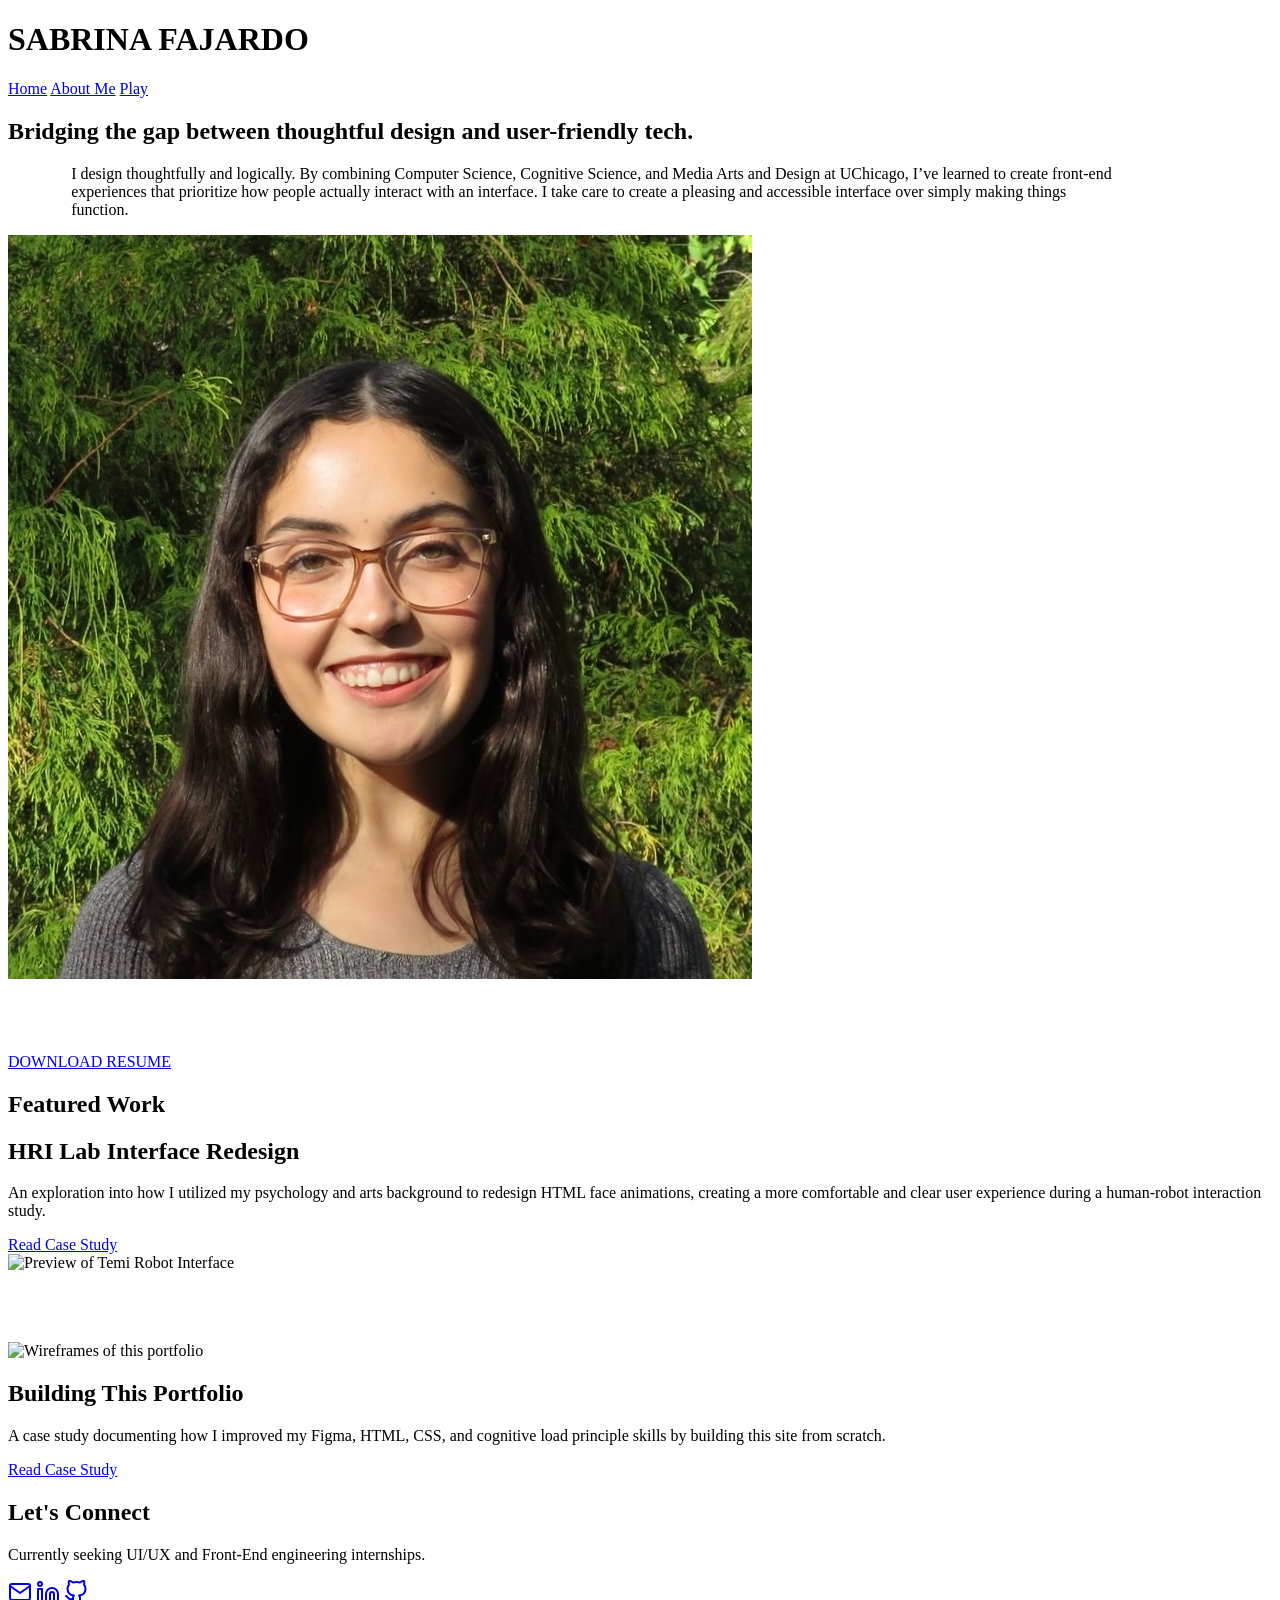
==== index.html @ ce82d515 "New headshot added" ====
<!DOCTYPE html>
<html lang="en">
<head>
    <meta charset="UTF-8">
    <meta name="viewport" content="width=device-width, initial-scale=1.0">
    <title>Sabrina Fajardo | Home</title>
    <link rel="icon" type="image/png" href="Favicon.png">

    <link rel="stylesheet" href="style.css">
    <link rel="preconnect" href="https://fonts.googleapis.com">
    <link rel="preconnect" href="https://fonts.gstatic.com" crossorigin>
    <link href="https://fonts.googleapis.com/css2?family=Buenard:wght@400..700&display=swap" rel="stylesheet">
</head>

<body>
    <header>
        <h1>SABRINA FAJARDO</h1>        
        <div class="button-container">
            <a href="index.html" class="btn primary">Home</a>
            <a href="about.html" class="btn primary">About Me</a>
            <a href="play.html" class="btn primary">Play</a>
        </div>
        <h2>Bridging the gap between thoughtful design and user-friendly tech.</h2>
    </header>
    
    <main>
        <div class="split-layout" style="margin-top: 0px; margin-bottom: 70px;">
            <div class="text-box" style="padding-right: 12%; padding-left: 5%;">
                <p>I design thoughtfully and logically. By combining Computer Science, Cognitive Science, and Media Arts and Design at UChicago, I’ve learned to create front-end experiences that prioritize how people actually interact with an interface. I take care to create a pleasing and accessible interface over simply making things function.</p>
            </div>
            
            <div class="photo-box photo-small">
                <img src="HSCrop.jpg" alt="Personal Headshot">
            </div>
        </div>

        <div class="divider-container">
            <div class="line"></div>
            <a href="UChicago-Resume.pdf" download="Sabrina_Fajardo_Resume.pdf" class="btn secondary">DOWNLOAD RESUME</a>
            <div class="line"></div>
        </div>

        <header> <h2> Featured Work</h2></header>
        <div class="split-layout hidden-right" style="margin-top: 0px; margin-bottom: 70px;">
            <div class="text-box">
                <h2>HRI Lab Interface Redesign</h2>
                <p>An exploration into how I utilized my psychology and arts background to redesign HTML face animations, creating a more comfortable and clear user experience during a human-robot interaction study.</p>
                <a href="temi.html" class="btn primary">Read Case Study</a>
            </div>
            
            <div class="photo-box">
                <img src="TemiGoalsAfter.png" alt="Preview of Temi Robot Interface">
            </div>
        </div>

        <div class="split-layout hidden-left">
            <div class="photo-box">
                <img src="Wireframe.png" alt="Wireframes of this portfolio">
            </div>
            
            <div class="text-box">
                <h2>Building This Portfolio</h2>
                <p>A case study documenting how I improved my Figma, HTML, CSS, and cognitive load principle skills by building this site from scratch.</p>
                <a href="website.html" class="btn primary">Read Case Study</a>
            </div>
        </div>
    </main>

<footer id="contact">
    <div class="footer-text">
        <h2>Let's Connect</h2>
        <p>Currently seeking UI/UX and Front-End engineering internships.</p>
    </div>
    
    <div class="social-links">
        <a href="mailto:sfajardo@uchicago.edu" class="icon-circle" aria-label="Email">
            <svg width="24" height="24" viewBox="0 0 24 24" fill="none" stroke="currentColor" stroke-width="2" stroke-linecap="round" stroke-linejoin="round">
                <path d="M4 4h16c1.1 0 2 .9 2 2v12c0 1.1-.9 2-2 2H4c-1.1 0-2-.9-2-2V6c0-1.1.9-2 2-2z"></path>
                <polyline points="22,6 12,13 2,6"></polyline>
            </svg>
        </a>
        <a href="https://www.linkedin.com/in/sabrina-fajardo-110404325/" target="_blank" class="icon-circle" aria-label="LinkedIn">
            <svg width="24" height="24" viewBox="0 0 24 24" fill="none" stroke="currentColor" stroke-width="2" stroke-linecap="round" stroke-linejoin="round">
                <path d="M16 8a6 6 0 0 1 6 6v7h-4v-7a2 2 0 0 0-2-2 2 2 0 0 0-2 2v7h-4v-7a6 6 0 0 1 6-6z"></path>
                <rect x="2" y="9" width="4" height="12"></rect>
                <circle cx="4" cy="4" r="2"></circle>
            </svg>
        </a>
        <a href="https://github.com/SabrinaFajardo" target="_blank" class="icon-circle" aria-label="GitHub">
            <svg width="24" height="24" viewBox="0 0 24 24" fill="none" stroke="currentColor" stroke-width="2" stroke-linecap="round" stroke-linejoin="round">
                <path d="M9 19c-5 1.5-5-2.5-7-3m14 6v-3.87a3.37 3.37 0 0 0-.94-2.61c3.14-.35 6.44-1.54 6.44-7A5.44 5.44 0 0 0 20 4.77 5.07 5.07 0 0 0 19.91 1S18.73.65 16 2.48a13.38 13.38 0 0 0-7 0C6.27.65 5.09 1 5.09 1A5.07 5.07 0 0 0 5 4.77a5.44 5.44 0 0 0-1.5 3.78c0 5.42 3.3 6.61 6.44 7A3.37 3.37 0 0 0 9 18.13V22"></path>
            </svg>
        </a>
    </div>
</footer>

<script>
  const observerOptions = {
    threshold: 0.3 
  };

  const observer = new IntersectionObserver((entries) => {
    entries.forEach((entry) => {
      if (entry.isIntersecting) {
        entry.target.classList.add('show-scroll');
      }
    });
  }, observerOptions);

  const hiddenElements = document.querySelectorAll('.hidden-right, .hidden-left');
  hiddenElements.forEach((el) => observer.observe(el));
</script>

</body>
</html>
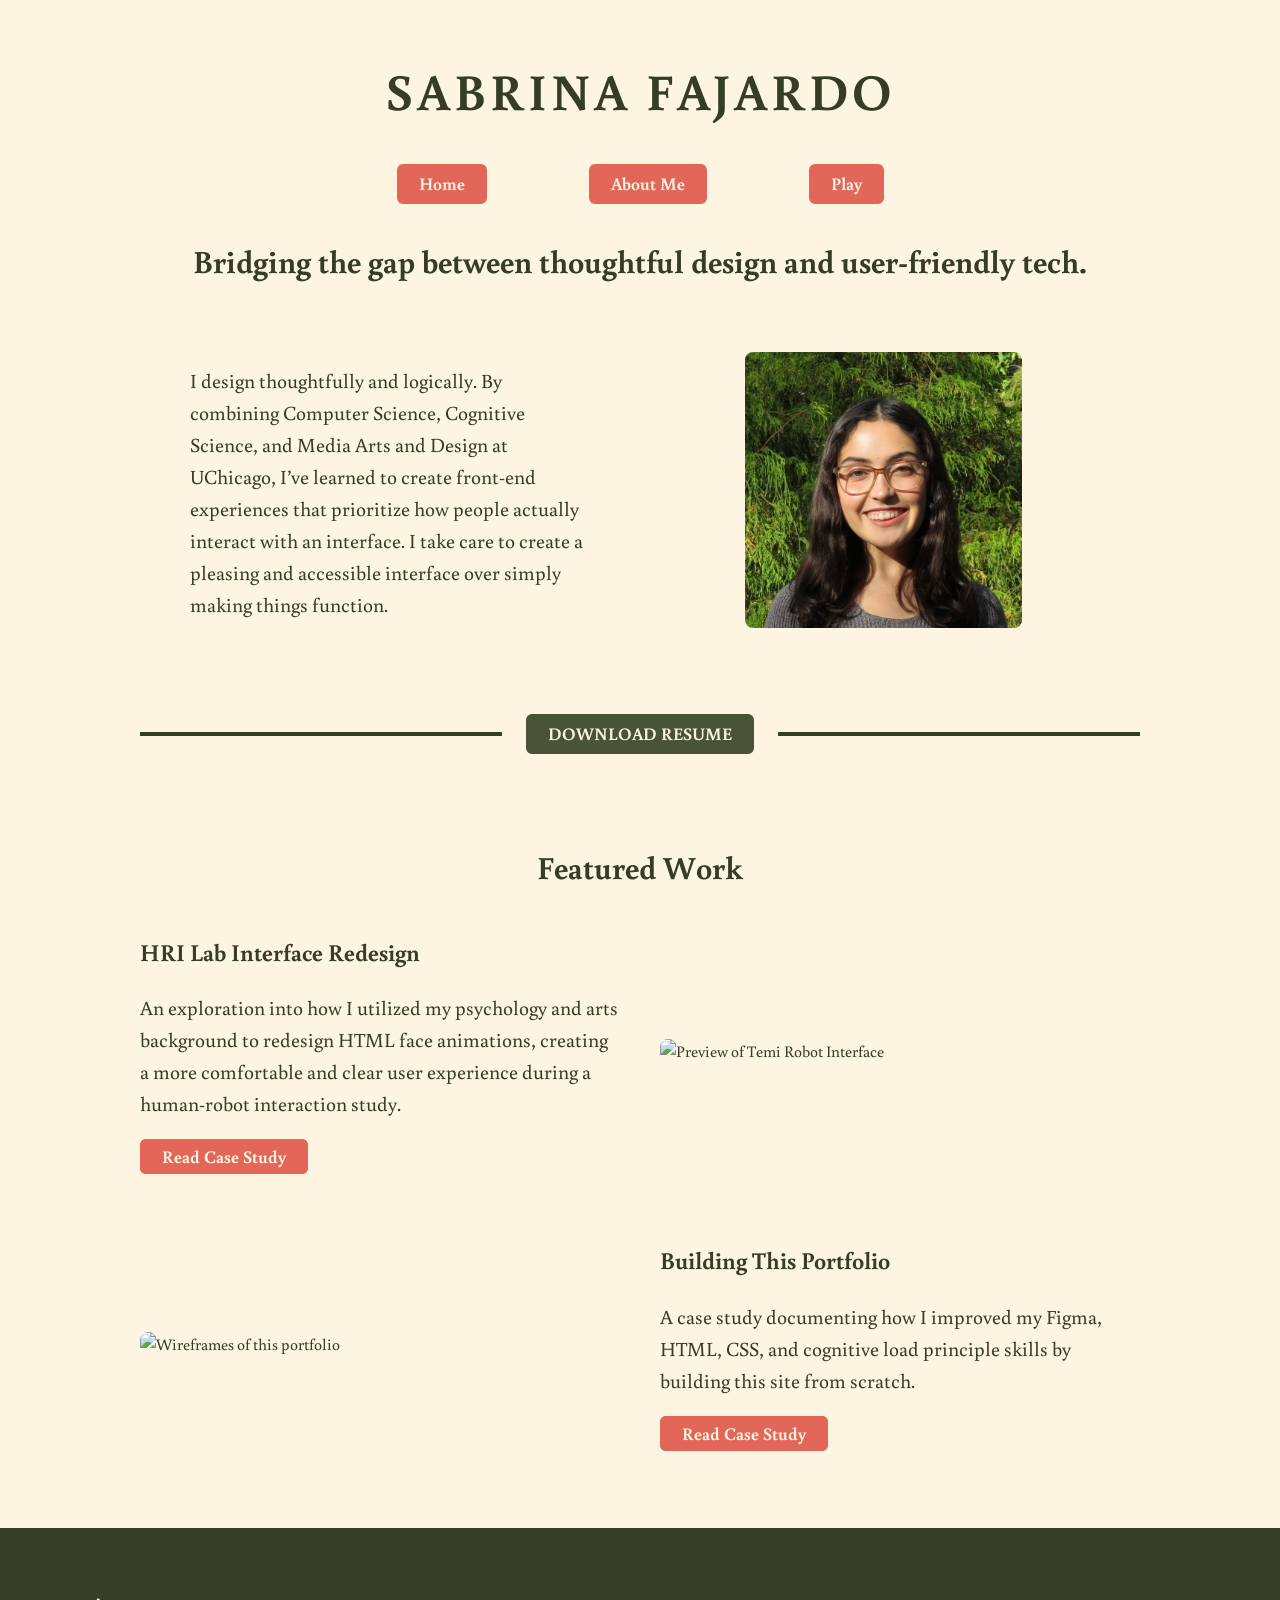
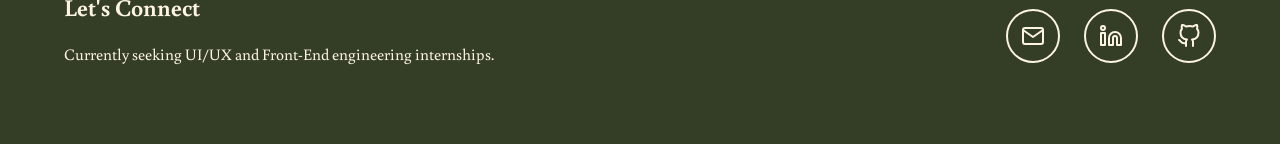
==== commit f0da5c33: "Modified resume" ====
--- a/index.html
+++ b/index.html
@@ -36,7 +36,7 @@
 
         <div class="divider-container">
             <div class="line"></div>
-            <a href="UChicago-Resume.pdf" download="Sabrina_Fajardo_Resume.pdf" class="btn secondary">DOWNLOAD RESUME</a>
+            <a href="Sabrina-Fajardo-Resume.pdf" download="Sabrina_Fajardo_Resume.pdf" class="btn secondary">DOWNLOAD RESUME</a>
             <div class="line"></div>
         </div>
 
--- a/style.css
+++ b/style.css
@@ -0,0 +1,258 @@
+:root {
+    --beige-color: #fdf4e2;
+    --orange-color: #DA661A;
+    --pink-color: #e26759;
+    --green-color: #343d25;
+    --light-green-color: #485435;
+    --brown-color: #69330f;
+    --heading-font: 'Buenard', serif;
+}
+
+    body {
+        font-family: -apple-system, var(--heading-font), "Segoe UI", Roboto, 
+        Helvetica, Arial, sans-serif;
+        line-height: 1.6;
+        margin: 0;
+        padding: 0;
+        color: var(--green-color);
+        background-color: var(--beige-color);
+
+    }
+
+    header {
+        padding: 1rem 5%;
+        text-align: center;
+        color: var(--green-color);
+        h1 {
+            letter-spacing: 4px;
+            font-size: 3.2rem;
+            margin-bottom: 0;
+        }
+        h2 {
+            font-size: 2rem;
+            padding: 0.5rem 5%;
+            margin-top: 1.5rem;
+            margin-bottom: 1rem;
+            /*font-weight: normal;*/
+        }
+        h3 {
+            text-align: left;
+        }
+    }
+
+    main {
+        max-width: 1000px;
+        margin: 1rem auto;
+        padding: 0 20px;
+        p {
+            font-size: 1.25rem
+        }
+    }
+
+    section {
+        margin-bottom: 3rem;
+    }
+
+    h1, h2, h3 {
+        color: var(--green-color);
+    }
+
+    .accent {
+        color: var(--brown-color); 
+    }
+
+.button-container {
+    display: flex;
+    justify-content: center; 
+    gap: 102px; 
+    margin-top: 32px; 
+}
+
+.btn {
+    padding: 4px 20px;
+    text-decoration: none;
+    font-weight: bold;
+    font-size: 1.1rem;
+    border-radius: 6px; 
+}
+
+.btn.primary {
+    background-color: var(--pink-color);
+    color: var(--beige-color); 
+    border: 2px solid var(--pink-color);
+}
+
+.btn.secondary {
+    background-color: var(--light-green-color);
+    color: var(--beige-color); 
+    border: 2px solid var(--light-green-color);
+}
+
+.icon-circle {
+    display: flex;
+    align-items: center;
+    justify-content: center;
+    width: 50px;
+    height: 50px;
+    border-radius: 50%; 
+    border: 2px solid var(--beige-color);
+    color: var(--beige-color);
+    transition: all 0.3s ease; 
+}
+
+.icon-circle:hover {
+    background-color: var(--beige-color);
+    color: var(--green-color);
+    transform: translateY(-3px); 
+}
+
+.split-layout {
+    display: flex;
+    align-items: center; 
+    justify-content: space-between;
+    gap: 40px; 
+    margin: 30px 0;
+    width: 100%;
+}
+
+.text-box {
+    flex: 1;
+    margin: 0;
+}
+
+.photo-box {
+    flex: 1;
+    margin: 0;
+}
+
+.text-box h2 {
+    margin-top: 0; 
+    margin-bottom: 0;
+}
+
+.text-box p {
+    margin-bottom: 24px;
+    line-height: 1.6;
+}
+
+.photo-box img {
+    max-width: 100%;
+    height: auto;
+    border-radius: 8px; 
+}
+
+.photo-small img {
+    max-width: 70%; 
+}
+
+@media (max-width: 768px) {
+    .split-layout {
+        flex-direction: column; 
+    }
+}
+
+.divider-container {
+    display: flex;
+    align-items: center;
+    gap: 24px;
+    margin: 40px 0; 
+    width: 100%;
+}
+
+.line {
+    flex: 1; 
+    height: 4px;
+    background-color: var(--green-color); 
+}
+
+footer {
+    display: flex;
+    justify-content: space-between; 
+    align-items: center; 
+    padding: 60px 5%;
+    margin-top: 80px;
+    background-color: var(--green-color); 
+    color: var(--beige-color); 
+    text-align: left; 
+}
+
+footer h2 {
+    color: var(--beige-color);
+    margin-bottom: 8px;
+    margin-top: 0;
+}
+
+.social-links {
+    display: flex;
+    gap: 24px;
+    
+}
+
+@media (max-width: 768px) {
+    footer {
+        flex-direction: column;
+        text-align: center;
+        gap: 32px;
+    }
+}
+
+.video-wrapper {
+    position: relative;
+    padding-bottom: 56.25%; 
+    height: 0;
+    overflow: hidden;
+    border-radius: 8px;
+}
+
+.video-wrapper iframe {
+    position: absolute;
+    top: 0;
+    left: 0;
+    width: 100%;
+    height: 100%;
+    border: 0;
+}
+
+.hidden-right {
+  opacity: 0;
+  transform: translateX(300px);
+  transition: all 0.6s ease-out;
+}
+
+.hidden-left {
+  opacity: 0;
+  transform: translateX(-300px);
+  transition: all 0.6s ease-out;
+}
+
+.show-scroll {
+  opacity: 1;
+  transform: translateX(0);
+}
+
+.video-showcase {
+    width: 100%;
+    max-width: 780px;
+    margin: 48px auto 56px auto;
+    text-align: center;
+}
+
+.video-showcase h2 {
+    margin-bottom: 20px;
+}
+
+.video-showcase .video-wrapper {
+    position: relative;
+    width: 100%;
+    aspect-ratio: 16 / 9;
+    overflow: hidden;
+    border-radius: 8px;
+}
+
+.video-wrapper iframe {
+    position: absolute;
+    inset: 0;
+    width: 100%;
+    height: 100%;
+    border: 0;
+}
